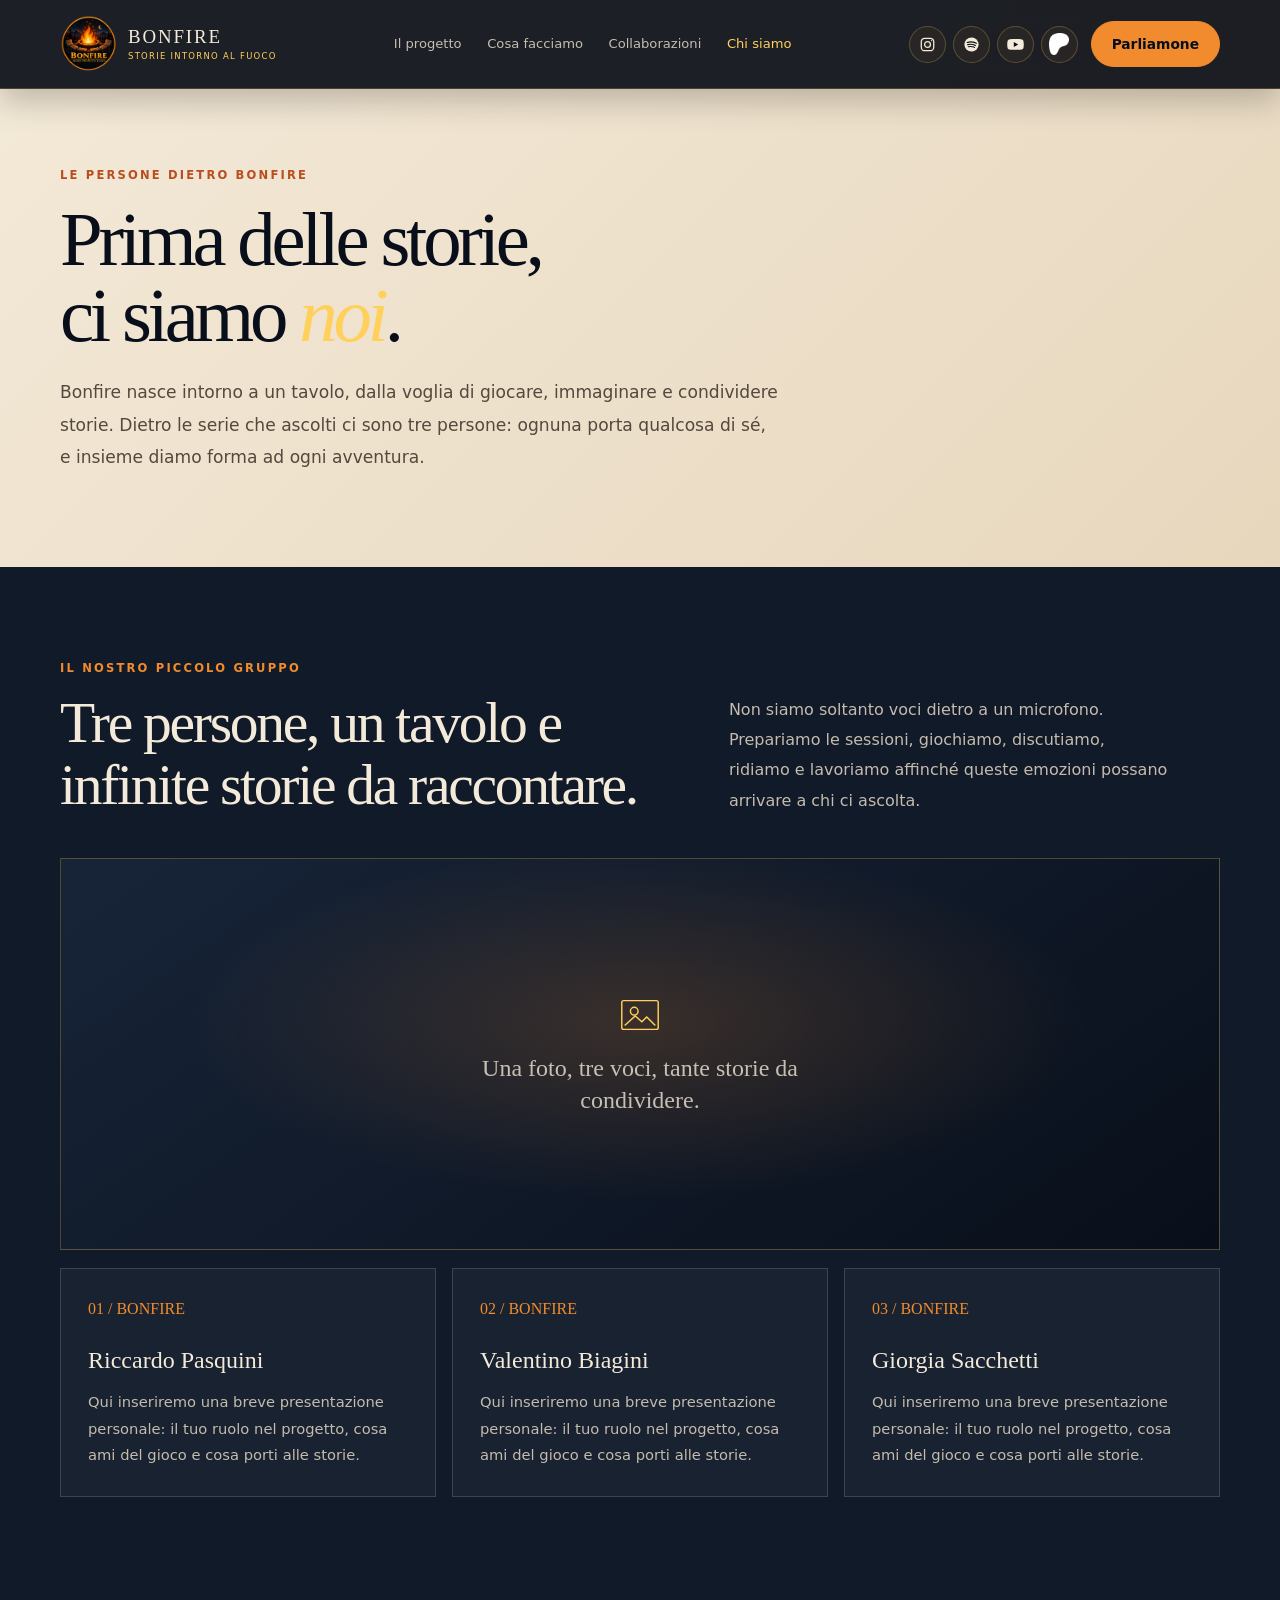
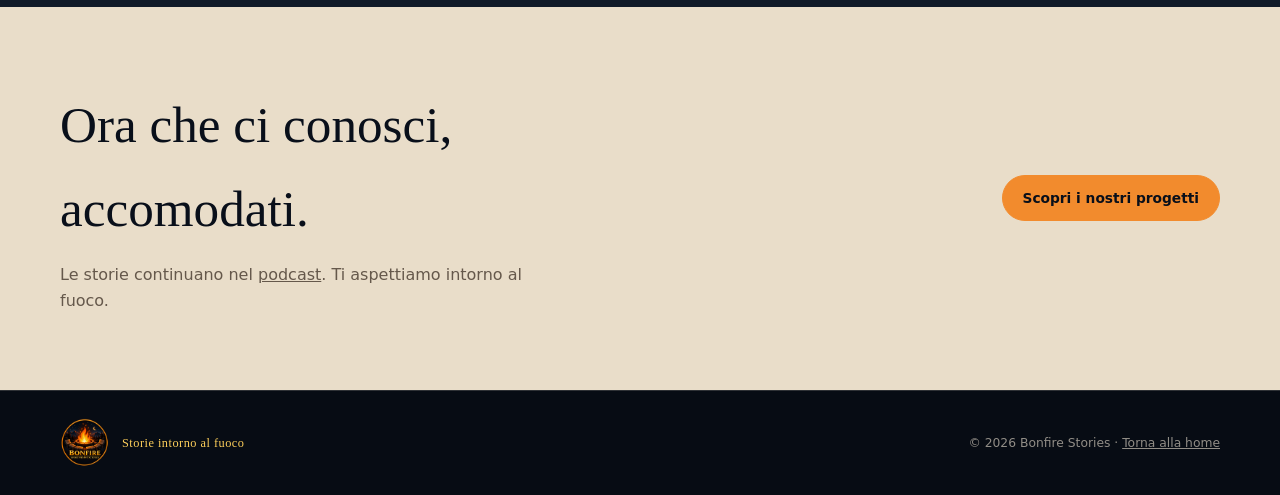
==== chi-siamo.html @ 5a6b5821 "Aggiunto Patreon su chi siamo" ====
<!doctype html>
<html lang="it">
<head>
  <meta charset="utf-8">
  <meta name="viewport" content="width=device-width, initial-scale=1">
  <meta name="theme-color" content="#090f1a">
  <meta name="description" content="Bonfire — Storie intorno al fuoco. Le persone dietro Bonfire — Storie intorno al fuoco.">
  <link rel="icon" type="image/png" href="assets/favicon.png">
  <link rel="stylesheet" href="assets/style.css">
  <title>Chi siamo — Bonfire Stories</title>
</head>
<body>
<header class="site-header">
  <div class="wrap nav">
    <a class="brand" href="index.html#inizio" aria-label="Bonfire, torna all'inizio">
      <img class="brand-mark" src="assets/bonfire-logo.png" alt="">
      <span class="brand-name">BONFIRE<small>STORIE INTORNO AL FUOCO</small></span>
    </a>
    <nav class="nav-links" aria-label="Navigazione principale">
      <a href="index.html#progetto">Il progetto</a>
      <a href="index.html#formati">Cosa facciamo</a>
      <a href="index.html#collaborazioni">Collaborazioni</a>
      <a href="chi-siamo.html" aria-current="page">Chi siamo</a>
    </nav>
    <div class="nav-right">
      <div class="social-links" aria-label="Seguici sui social">
        <a class="social-link" href="https://www.instagram.com/bonfire.podcast.gdr/" target="_blank" rel="noopener noreferrer" aria-label="Instagram Bonfire" title="Instagram">
          <svg viewBox="0 0 24 24" fill="none" stroke="currentColor" stroke-width="1.8" stroke-linecap="round" stroke-linejoin="round" aria-hidden="true"><rect x="3.2" y="3.2" width="17.6" height="17.6" rx="5"/><circle cx="12" cy="12" r="4.1"/><circle cx="17.6" cy="6.6" r=".8" fill="currentColor" stroke="none"/></svg>
        </a>
        <a class="social-link" href="https://open.spotify.com/search/Bonfire%20Storie%20attorno%20al%20fuoco" target="_blank" rel="noopener noreferrer" aria-label="Cerca Bonfire su Spotify" title="Spotify — ricerca Bonfire">
          <svg viewBox="0 0 24 24" fill="currentColor" aria-hidden="true"><circle cx="12" cy="12" r="10"/><path d="M5.7 9.1c4.5-1.3 9.4-.9 13.1 1.2" fill="none" stroke="#090f1a" stroke-width="1.65" stroke-linecap="round"/><path d="M6.5 12.2c3.8-1 8-.6 11.1 1.2" fill="none" stroke="#090f1a" stroke-width="1.55" stroke-linecap="round"/><path d="M7.4 15.1c3.1-.7 6.4-.3 8.9 1.1" fill="none" stroke="#090f1a" stroke-width="1.45" stroke-linecap="round"/></svg>
        </a>
        <a class="social-link" href="https://www.youtube.com/results?search_query=Bonfire+Storie+intorno+al+fuoco" target="_blank" rel="noopener noreferrer" aria-label="Cerca Bonfire su YouTube" title="YouTube — ricerca Bonfire">
          <svg viewBox="0 0 24 24" fill="currentColor" aria-hidden="true"><path d="M23.2 7a3 3 0 0 0-2.1-2.1C19.2 4.4 12 4.4 12 4.4s-7.2 0-9.1.5A3 3 0 0 0 .8 7 31 31 0 0 0 .3 12a31 31 0 0 0 .5 5 3 3 0 0 0 2.1 2.1c1.9.5 9.1.5 9.1.5s7.2 0 9.1-.5a3 3 0 0 0 2.1-2.1 31 31 0 0 0 .5-5 31 31 0 0 0-.5-5Z"/><path d="m9.6 15.6 6.2-3.6-6.2-3.6v7.2Z" fill="#090f1a"/></svg>
        </a>
        <a  class="social-link social-link--patreon"  href="https://www.patreon.com/cw/Bonfire_Storieintornoalfuoco"  target="_blank"  rel="noopener noreferrer"  aria-label="Bonfire su Patreon"  title="Bonfire su Patreon"><img src="assets/patreon-symbol.png" alt="" aria-hidden="true">
        </a>
      </div>
      <a class="button nav-contact" href="index.html#contatti">Parliamone</a>
      <a class="mobile-team-link" href="index.html">Home</a>
    </div>
  </div>
</header>
<main>
  <section class="about-hero">
    <div class="wrap">
      <div class="eyebrow">Le persone dietro Bonfire</div>
      <h1>Prima delle storie,<br>ci siamo<em> noi</em>.</h1>
      <p>Bonfire nasce intorno a un tavolo, dalla voglia di giocare, immaginare e condividere storie. Dietro le serie che ascolti ci sono tre persone: ognuna porta qualcosa di sé, e insieme diamo forma ad ogni avventura.</p>
    </div>
  </section>
  <section class="about-team">
    <div class="wrap">
      <div class="about-team-intro">
        <div>
          <div class="eyebrow">Il nostro piccolo gruppo</div>
          <h2 class="section-title">Tre persone, un tavolo e infinite storie da raccontare.</h2>
        </div>
        <p>Non siamo soltanto voci dietro a un microfono. Prepariamo le sessioni, giochiamo, discutiamo, ridiamo e lavoriamo affinché queste emozioni possano arrivare a chi ci ascolta.</p>
      </div>
      <div class="team-photo-frame">
        <!-- Inserire la foto di gruppo in assets/foto-team.jpg. Il segnaposto scompare automaticamente quando il file viene caricato. -->
        <img src="assets/foto-team.jpg" alt="I tre membri del team Bonfire" onerror="this.style.display='none'; this.nextElementSibling.style.display='grid';">
        <div class="team-photo-placeholder" aria-label="Spazio riservato alla fotografia del team Bonfire">
          <svg viewBox="0 0 48 48" fill="none" stroke="currentColor" stroke-width="1.5" aria-hidden="true"><rect x="5" y="9" width="38" height="30" rx="2"/><circle cx="18" cy="20" r="4"/><path d="m8 35 11-10 7 6 5-5 9 9"/></svg>
          <span>Una foto, tre voci, tante storie da condividere.</span>
        </div>
      </div>
      <div class="member-grid">
        <article class="member-card"><span class="member-number">01 / BONFIRE</span><h3>Riccardo Pasquini</h3><p>Qui inseriremo una breve presentazione personale: il tuo ruolo nel progetto, cosa ami del gioco e cosa porti alle storie.</p></article>
        <article class="member-card"><span class="member-number">02 / BONFIRE</span><h3>Valentino Biagini</h3><p>Qui inseriremo una breve presentazione personale: il tuo ruolo nel progetto, cosa ami del gioco e cosa porti alle storie.</p></article>
        <article class="member-card"><span class="member-number">03 / BONFIRE</span><h3>Giorgia Sacchetti</h3><p>Qui inseriremo una breve presentazione personale: il tuo ruolo nel progetto, cosa ami del gioco e cosa porti alle storie.</p></article>
      </div>
    </div>
  </section>
  <section class="about-invite">
    <div class="wrap about-invite-inner">
      <div><h2>Ora che ci conosci,<br>accomodati.</h2><p>Le storie continuano nel 
      <a href="https://open.spotify.com/show/1KDkHL8g7JB4tqICDxiFEm" target="_blank" title="podcast"> podcast</a>. Ti aspettiamo intorno al fuoco.</p></div>
      <a class="button" href="index.html#formati">Scopri i nostri progetti</a>
    </div>
  </section>
</main>
<footer>
  <div class="wrap footer-inner">
    <div class="footer-brandline"><img src="assets/bonfire-logo.png" alt=""><span>Storie intorno al fuoco</span></div>
    <div>© <span id="year">2026</span> Bonfire Stories · <a href="index.html">Torna alla home</a></div>
  </div>
</footer>
</body>
</html>
---- assets/style.css ----
/* BONFIRE STORIES — shared site styles */
:root {
  --ink: #090f1a;
  --ink-soft: #141e2d;
  --ink-deep: #070c14;
  --paper: #f4ead9;
  --paper-deep: #e9ddc9;
  --gold: #f28b2d;
  --gold-light: #ffd05b;
  --rust: #b94e20;
  --muted: #b9b0a4;
  --line: rgba(244, 234, 217, .17);
  --serif: Georgia, "Times New Roman", serif;
  --sans: system-ui, -apple-system, BlinkMacSystemFont, "Segoe UI", sans-serif;
  --max: 1160px;
  --header-h: 88px;
}
* { box-sizing: border-box; }
html { scroll-behavior: smooth; scroll-padding-top: calc(var(--header-h) + 18px); }
body { margin: 0; color: var(--paper); background: var(--ink); font-family: var(--sans); line-height: 1.65; }
a { color: inherit; }
img { max-width: 100%; }
.wrap { width: min(var(--max), calc(100% - 52px)); margin: 0 auto; }
.eyebrow { color: var(--gold); font-size: .72rem; font-weight: 750; letter-spacing: .19em; text-transform: uppercase; }
h1, h2, h3, p { margin-top: 0; }
.section-title { max-width: 650px; margin: 14px 0 0; font-family: var(--serif); font-size: clamp(2.35rem, 4.5vw, 4.1rem); font-weight: 400; letter-spacing: -.04em; line-height: 1.08; }
.rule { width: 64px; height: 2px; margin: 27px 0; background: linear-gradient(90deg, var(--gold), var(--gold-light)); }

/* Fixed header */
.site-header {
  position: fixed; z-index: 1000; inset: 0 0 auto;
  background: rgba(7, 12, 20, .91);
  border-bottom: 1px solid rgba(255, 208, 91, .20);
  box-shadow: 0 12px 32px rgba(0,0,0,.22);
  backdrop-filter: blur(14px); -webkit-backdrop-filter: blur(14px);
}
.nav { min-height: var(--header-h); display: grid; grid-template-columns: auto 1fr auto; align-items: center; gap: clamp(14px, 2.2vw, 34px); }
.brand { display: inline-flex; align-items: center; gap: 10px; min-width: max-content; text-decoration: none; }
.brand-mark { width: 58px; height: 58px; display: block; object-fit: contain; }
.brand-name { display: block; color: var(--paper); font-family: var(--serif); font-size: 1.18rem; line-height: 1.05; letter-spacing: .10em; }
.brand-name small { display: block; margin-top: 6px; color: var(--gold-light); font-family: var(--sans); font-size: .53rem; letter-spacing: .15em; white-space: nowrap; }
.nav-links { display: flex; align-items: center; justify-content: center; gap: clamp(13px, 2vw, 27px); }
.nav-links a { color: rgba(244,234,217,.78); font-size: .82rem; text-decoration: none; white-space: nowrap; transition: color .2s; }
.nav-links a:hover, .nav-links a[aria-current="page"] { color: var(--gold-light); }
.nav-right { display: flex; align-items: center; gap: 13px; }
.social-links { display: flex; align-items: center; gap: 7px; }
.social-link { width: 37px; height: 37px; display: inline-grid; place-items: center; border: 1px solid rgba(255,208,91,.24); border-radius: 50%; color: var(--paper); background: rgba(242,139,45,.055); text-decoration: none; transition: color .2s, border-color .2s, background .2s, transform .2s; }
.social-link svg { display: block; width: 17px; height: 17px; }
.social-link--patreon { background: rgba(242,139,45,.055);  border: 1px solid rgba(255,208,91,.24);  display: inline-flex;  align-items: center;  justify-content: center;}
.social-link--patreon img {  display: block;  width: 22px;  height: 22px;  object-fit: contain;}
.social-link--patreon:hover {  border-color: var(--gold);background: rgba(242,139,45,.13);  transform: translateY(-2px);}
.social-link:hover, .social-link:focus-visible { color: var(--gold-light); border-color: var(--gold); background: rgba(242,139,45,.13); transform: translateY(-2px); outline: none; }
.button { display: inline-flex; align-items: center; justify-content: center; min-height: 46px; padding: 0 20px; border: 1px solid var(--gold); border-radius: 999px; color: var(--ink); background: var(--gold); font-size: .86rem; font-weight: 750; text-decoration: none; transition: transform .2s, background .2s, border-color .2s; }
.button:hover { transform: translateY(-2px); background: var(--gold-light); border-color: var(--gold-light); }
.button.secondary { color: var(--paper); background: transparent; border-color: rgba(244,234,217,.34); }
.button.secondary:hover { color: var(--gold-light); border-color: var(--gold); }
.mobile-team-link { display: none; }

/* Homepage hero */
.hero { position: relative; min-height: 730px; display: flex; align-items: center; overflow: hidden; padding-top: var(--header-h); background: radial-gradient(ellipse at 79% 48%, rgba(189,74,28,.23), transparent 34%), radial-gradient(ellipse at 70% 78%, rgba(242,139,45,.12), transparent 29%), linear-gradient(115deg, #090f1a 0%, #101a29 58%, #171c27 100%); }
.hero::before { content: ""; position: absolute; width: 650px; height: 650px; right: -90px; top: 125px; border: 1px solid rgba(242,139,45,.12); border-radius: 50%; box-shadow: 0 0 0 42px rgba(242,139,45,.022), 0 0 0 88px rgba(242,139,45,.017), 0 0 0 138px rgba(242,139,45,.012); }
.hero::after { content: ""; position: absolute; right: 5%; bottom: -180px; width: 530px; height: 370px; background: radial-gradient(ellipse, rgba(220,91,27,.19), transparent 66%); filter: blur(20px); }
.hero-inner { position: relative; z-index: 1; display: grid; grid-template-columns: 1.05fr .95fr; align-items: center; gap: 45px; padding-top: 72px; padding-bottom: 74px; }
.hero-copy { max-width: 650px; }
h1 { max-width: 690px; margin: 18px 0 22px; font-family: var(--serif); font-size: clamp(3.5rem, 6.6vw, 6.5rem); font-weight: 400; letter-spacing: -.055em; line-height: .99; }
h1 em { color: var(--gold-light); font-weight: 400; }
.hero-lead { max-width: 560px; color: rgba(244,234,217,.8); font-size: clamp(1rem, 1.6vw, 1.15rem); line-height: 1.85; }
.actions { display: flex; flex-wrap: wrap; gap: 13px; margin-top: 32px; }
.hero-art { min-height: 450px; position: relative; display: grid; place-items: center; }
.hero-art::before { content: ""; position: absolute; width: 88%; aspect-ratio: 1; border-radius: 50%; background: radial-gradient(circle, rgba(242,139,45,.16), rgba(242,139,45,.045) 42%, transparent 70%); filter: blur(15px); }
.hero-logo { position: relative; z-index: 1; display: block; width: min(100%, 490px); height: auto; filter: drop-shadow(0 18px 42px rgba(0,0,0,.44)) drop-shadow(0 0 28px rgba(242,91,24,.13)); }

/* Content sections */
.intro { padding: 112px 0 118px; color: var(--ink); background: var(--paper); }
.intro-grid { display: grid; grid-template-columns: .85fr 1.15fr; gap: 80px; align-items: start; }
.intro .eyebrow, .work .eyebrow, .contact .eyebrow, .about-hero .eyebrow { color: var(--rust); }
.intro-text { max-width: 650px; color: #55483d; font-size: 1.05rem; line-height: 1.95; }
.intro-text strong { color: var(--ink); font-weight: 700; }
.formats { padding: 112px 0 120px; background: #121c2a; }
.section-head { display: flex; align-items: end; justify-content: space-between; gap: 40px; margin-bottom: 48px; }
.section-head .section-title { max-width: 590px; margin-bottom: 0; color: var(--paper); }
.section-head p { max-width: 350px; margin-bottom: 5px; color: var(--muted); }
.format-grid { display: grid; grid-template-columns: repeat(2, 1fr); gap: 16px; }
.format-card { position: relative; min-height: 235px; padding: 31px; border: 1px solid var(--line); background: linear-gradient(145deg, rgba(255,255,255,.04), rgba(255,255,255,.012)); transition: border-color .2s, transform .2s; }
.format-card:hover { transform: translateY(-3px); border-color: rgba(242,139,45,.62); }
.format-number { color: var(--gold); font-family: var(--serif); font-size: 1rem; }
.format-card h3 { margin: 23px 0 10px; color: var(--paper); font-family: var(--serif); font-size: 1.8rem; font-weight: 400; }
.format-card p { max-width: 470px; margin: 0; color: #c7c1b8; font-size: .94rem; line-height: 1.8; }
.work { padding: 112px 0 116px; color: var(--ink); background: var(--paper-deep); }
.work-grid { display: grid; grid-template-columns: .9fr 1.1fr; gap: 75px; }
.work-copy p { max-width: 460px; color: #55483d; line-height: 1.9; }
.work-list { border-top: 1px solid rgba(16,13,10,.2); }
.work-item { display: grid; grid-template-columns: 46px 1fr; gap: 20px; padding: 22px 0; border-bottom: 1px solid rgba(16,13,10,.2); }
.work-item > span { color: var(--rust); font-family: var(--serif); font-size: 1.1rem; }
.work-item h3 { margin: 0 0 5px; font-family: var(--serif); font-size: 1.35rem; font-weight: 400; }
.work-item p { margin: 0; color: #65584b; font-size: .9rem; }
.contact { position: relative; overflow: hidden; padding: 112px 0 110px; background: #090f1a; }
.contact::after { content: ""; position: absolute; width: 540px; height: 540px; right: -230px; bottom: -350px; border: 1px solid rgba(242,139,45,.2); border-radius: 50%; box-shadow: 0 0 0 55px rgba(242,139,45,.025), 0 0 0 110px rgba(242,139,45,.02); }
.contact-inner { position: relative; z-index: 1; max-width: 760px; }
.contact h2 { margin: 16px 0 20px; font-family: var(--serif); font-size: clamp(2.8rem, 5vw, 5rem); font-weight: 400; letter-spacing: -.045em; line-height: 1.05; }
.contact p { max-width: 570px; color: rgba(244,234,217,.75); line-height: 1.85; }
.contact-note { margin-top: 28px; padding-top: 20px; border-top: 1px solid var(--line); color: rgba(244,234,217,.58); font-size: .83rem; }
footer { padding: 27px 0; border-top: 1px solid var(--line); background: var(--ink-deep); }
.footer-inner { display: flex; justify-content: space-between; align-items: center; gap: 20px; color: rgba(244,234,217,.58); font-size: .77rem; }
.footer-brandline { display: flex; align-items: center; gap: 12px; color: var(--gold-light); }
.footer-brandline img { width: 50px; height: 50px; object-fit: contain; }
.footer-brandline span { font-family: var(--serif); letter-spacing: .04em; }

/* About page */
.about-hero { padding: calc(var(--header-h) + 78px) 0 76px; color: var(--ink); background: linear-gradient(135deg, var(--paper) 0%, #e7d7bd 100%); }
.about-hero h1 { max-width: 850px; margin: 17px 0 22px; font-size: clamp(3rem, 6vw, 5.7rem); }
.about-hero p { max-width: 720px; color: #55483d; font-size: 1.07rem; line-height: 1.9; }
.about-team { padding: 92px 0 110px; background: #101a28; }
.about-team-intro { display: grid; grid-template-columns: 1fr .8fr; gap: 55px; align-items: end; margin-bottom: 42px; }
.about-team-intro .section-title { color: var(--paper); }
.about-team-intro p { max-width: 440px; margin: 0; color: #c5bbae; line-height: 1.9; }
.team-photo-frame { position: relative; min-height: 390px; overflow: hidden; border: 1px solid rgba(255,208,91,.28); background: radial-gradient(ellipse at 50% 42%, rgba(242,139,45,.18), transparent 55%), linear-gradient(145deg, #172438, #090f1a); }
.team-photo-frame img { display: block; width: 100%; height: 100%; min-height: 390px; object-fit: cover; }
.team-photo-placeholder { display: grid; min-height: 390px; height: 100%; place-items: center; align-content: center; gap: 14px; padding: 28px; color: rgba(244,234,217,.78); text-align: center; }
.team-photo-placeholder svg { width: 46px; height: 46px; color: var(--gold-light); }
.team-photo-placeholder span { max-width: 350px; font-family: var(--serif); font-size: 1.5rem; line-height: 1.35; }
.member-grid { display: grid; grid-template-columns: repeat(3, 1fr); gap: 16px; margin-top: 18px; }
.member-card { min-height: 220px; padding: 27px; border: 1px solid rgba(244,234,217,.17); background: rgba(255,255,255,.035); }
.member-number { display: inline-block; margin-bottom: 18px; color: var(--gold); font-family: var(--serif); font-size: 1rem; }
.member-card h3 { margin: 0 0 9px; color: var(--paper); font-family: var(--serif); font-size: 1.5rem; font-weight: 400; }
.member-card p { margin: 0; color: #c5bbae; font-size: .92rem; line-height: 1.8; }
.about-invite { padding: 76px 0; color: var(--ink); background: var(--paper-deep); }
.about-invite-inner { display: flex; justify-content: space-between; align-items: center; gap: 32px; }
.about-invite h2 { margin: 0; font-family: var(--serif); font-size: clamp(2rem, 4vw, 3.2rem); font-weight: 400; }
.about-invite p { max-width: 490px; margin: 10px 0 0; color: #65584b; }

@media (max-width: 1050px) {
  .nav { grid-template-columns: auto 1fr; gap: 14px; }
  .nav-links { justify-content: flex-end; }
  .nav-right { grid-column: 2; justify-self: end; margin-top: -14px; }
  .site-header .nav { padding-top: 7px; padding-bottom: 9px; }
  :root { --header-h: 104px; }
}
@media (max-width: 760px) {
  :root { --header-h: 75px; }
  .wrap { width: min(var(--max), calc(100% - 34px)); }
  .nav { min-height: var(--header-h); grid-template-columns: minmax(0,1fr) auto; gap: 8px; padding: 0 !important; }
  .brand { gap: 7px; }
  .brand-mark { width: 48px; height: 48px; }
  .brand-name { font-size: .98rem; }
  .brand-name small { margin-top: 4px; font-size: .43rem; letter-spacing: .10em; }
  .nav-links { display: none; }
  .nav-right { grid-column: 2; grid-row: 1; margin: 0; gap: 5px; }
  .social-links { gap: 4px; }
  .social-link { width: 31px; height: 31px; }
  .social-link svg { width: 15px; height: 15px; }
  .nav-contact { display: none; }
  .mobile-team-link { display: inline-flex; margin-left: 2px; color: var(--gold-light); font-size: .72rem; text-decoration: none; white-space: nowrap; }
  .hero { min-height: auto; }
  .hero-inner { grid-template-columns: 1fr; gap: 0; padding-top: calc(var(--header-h) + 52px); padding-bottom: 45px; }
  h1 { font-size: clamp(3.15rem, 15.5vw, 5.2rem); }
  .hero-art { min-height: 290px; margin-top: 4px; }
  .hero-logo { width: min(82%, 340px); }
  .intro, .formats, .work, .contact { padding: 78px 0; }
  .intro-grid, .work-grid { grid-template-columns: 1fr; gap: 25px; }
  .section-head { display: block; margin-bottom: 30px; }
  .section-head p { margin-top: 18px; }
  .format-grid { grid-template-columns: 1fr; }
  .format-card { min-height: 195px; padding: 25px; }
  .footer-inner { align-items: flex-start; flex-direction: column; }
  .about-hero { padding: calc(var(--header-h) + 54px) 0 56px; }
  .about-team { padding: 70px 0 78px; }
  .about-team-intro { grid-template-columns: 1fr; gap: 18px; margin-bottom: 28px; }
  .team-photo-frame, .team-photo-frame img, .team-photo-placeholder { min-height: 250px; }
  .member-grid { grid-template-columns: 1fr; gap: 12px; margin-top: 13px; }
  .member-card { min-height: auto; padding: 23px; }
  .about-invite { padding: 58px 0; }
  .about-invite-inner { align-items: flex-start; flex-direction: column; }
}
@media (max-width: 390px) {
  .brand-name { font-size: .88rem; }
  .brand-name small { font-size: .38rem; }
  .brand-mark { width: 43px; height: 43px; }
  .mobile-team-link { font-size: .66rem; }
  .social-link { width: 29px; height: 29px; }
}
@media (prefers-reduced-motion: reduce) {
  html { scroll-behavior: auto; }
  *, *::before, *::after { transition-duration: .01ms !important; }
}
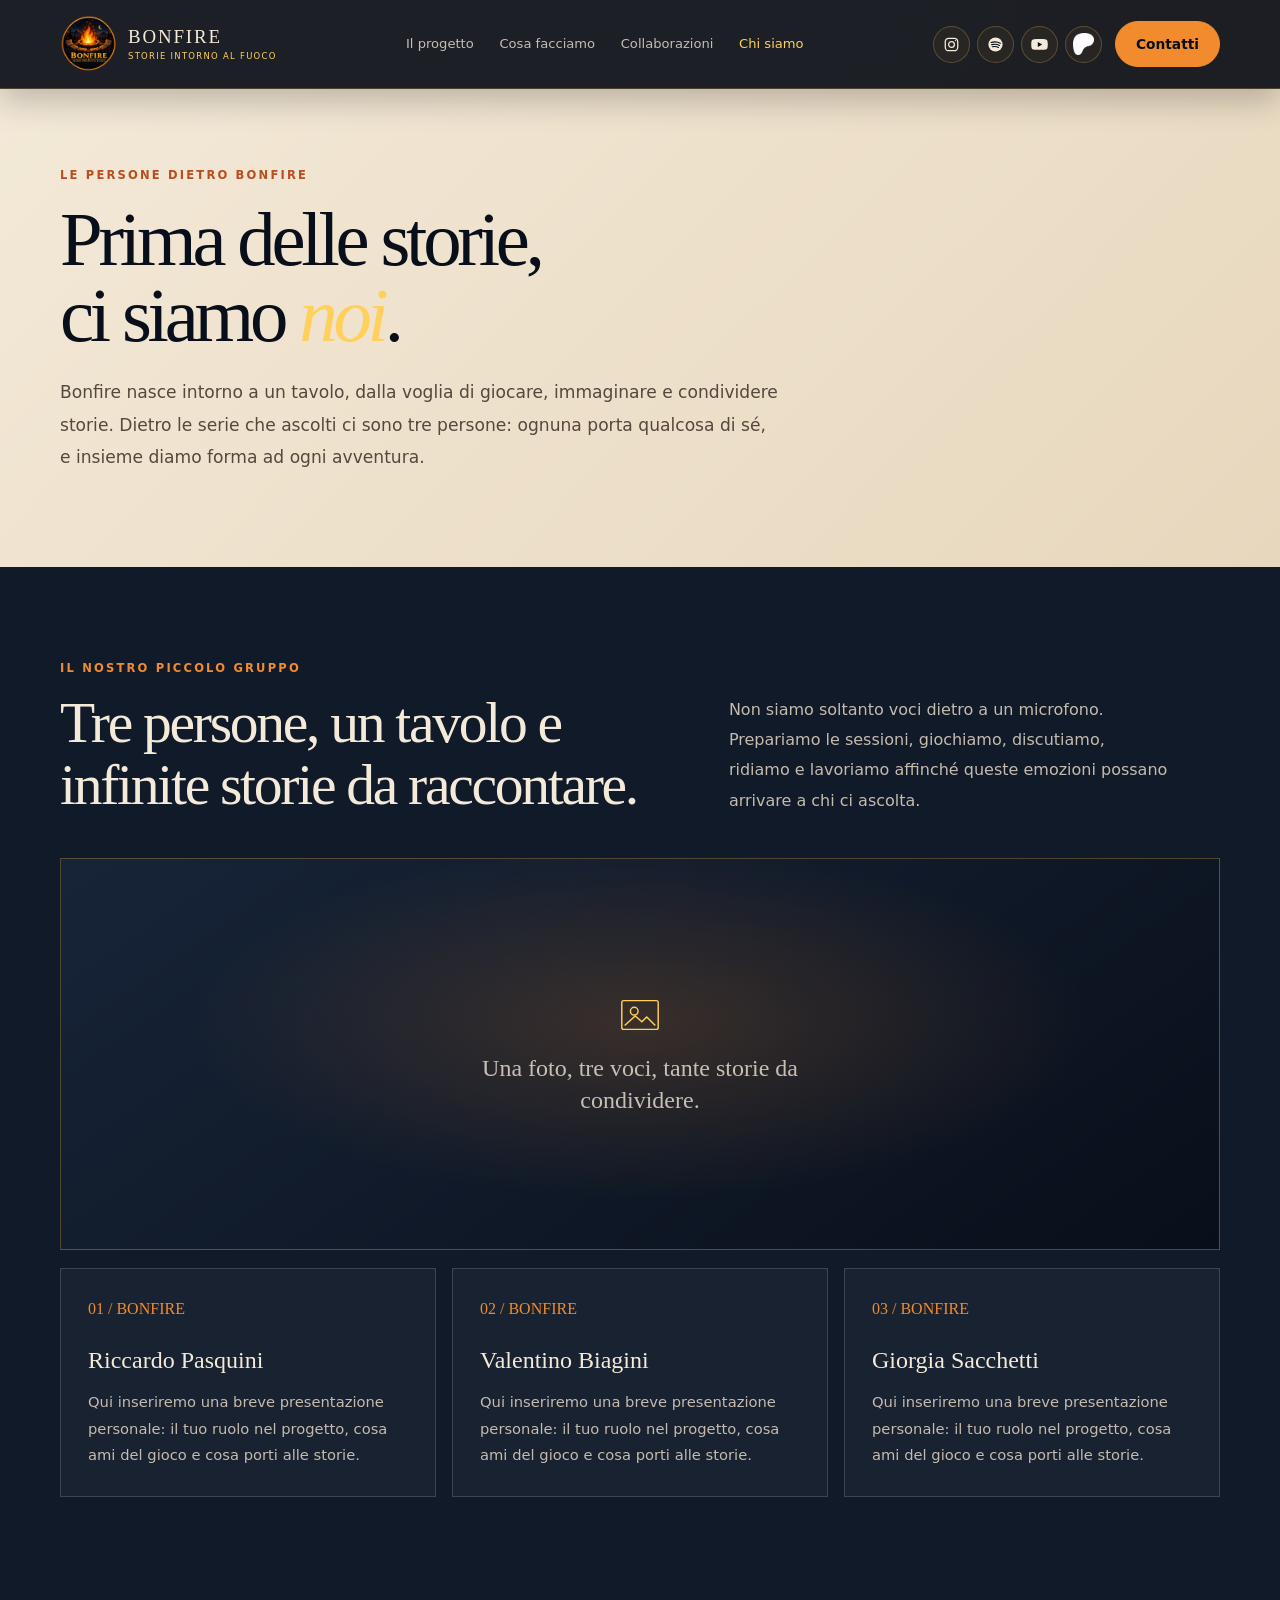
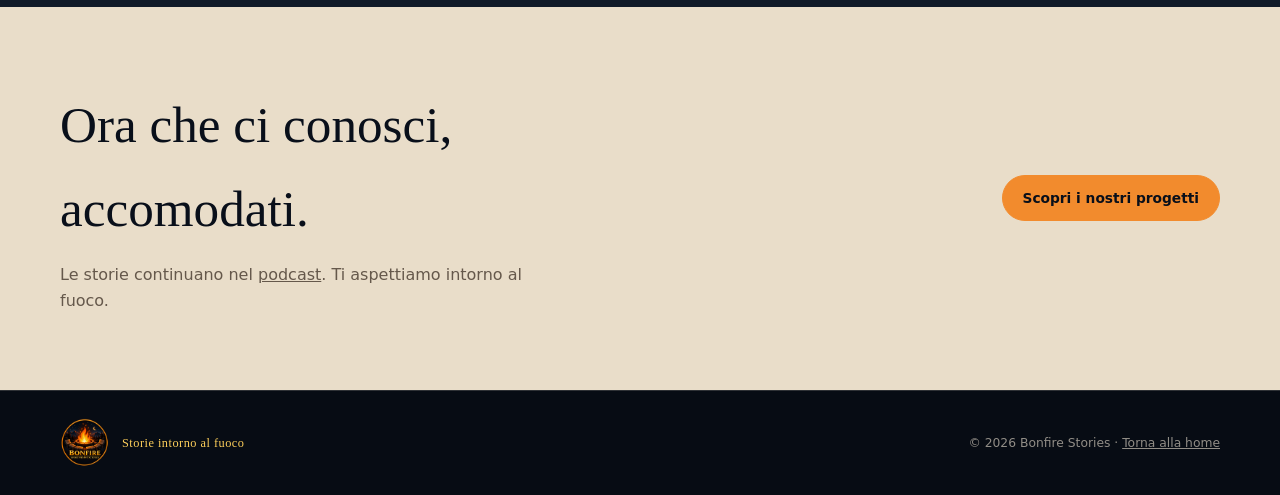
==== commit b07fbfd4: "Update chi-siamo.html" ====
--- a/chi-siamo.html
+++ b/chi-siamo.html
@@ -36,7 +36,7 @@
         <a  class="social-link social-link--patreon"  href="https://www.patreon.com/cw/Bonfire_Storieintornoalfuoco"  target="_blank"  rel="noopener noreferrer"  aria-label="Bonfire su Patreon"  title="Bonfire su Patreon"><img src="assets/patreon-symbol.png" alt="" aria-hidden="true">
         </a>
       </div>
-      <a class="button nav-contact" href="index.html#contatti">Parliamone</a>
+      <a class="button nav-contact" href="index.html#contatti">Contatti</a>
       <a class="mobile-team-link" href="index.html">Home</a>
     </div>
   </div>
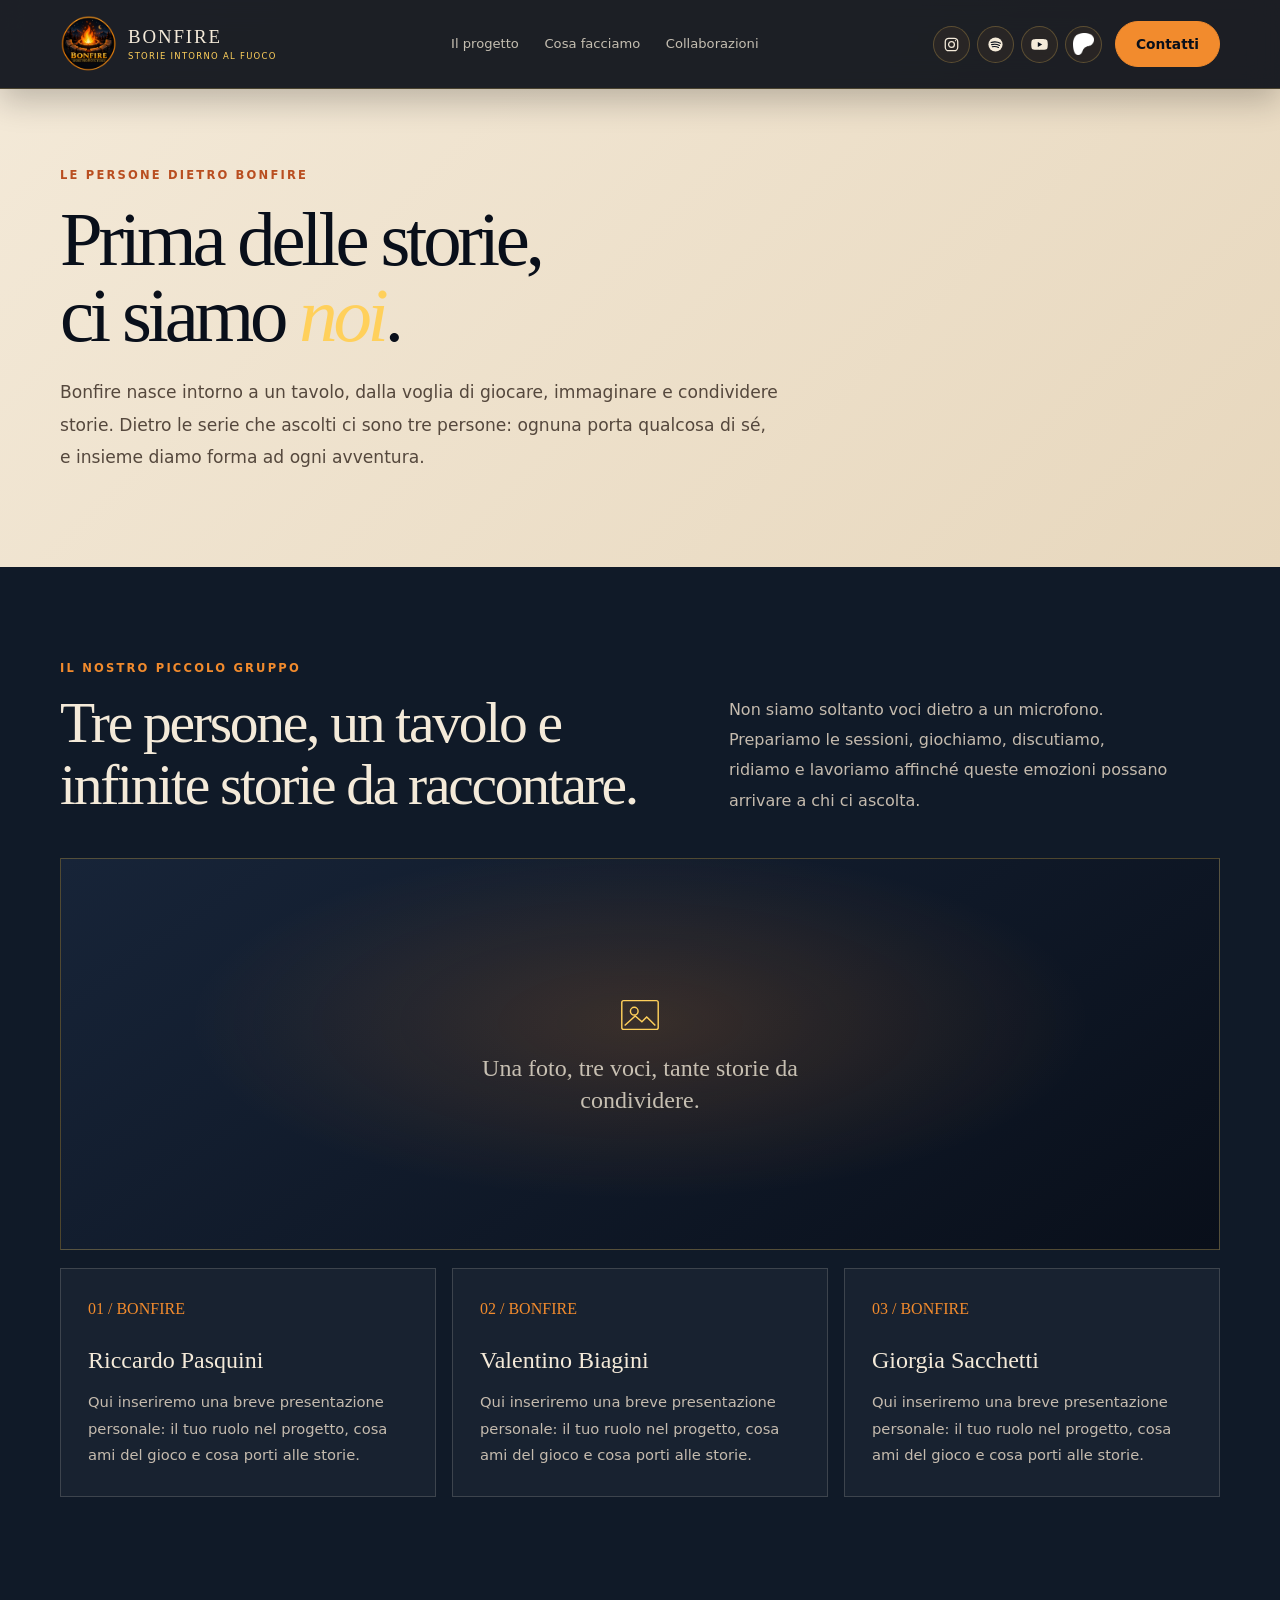
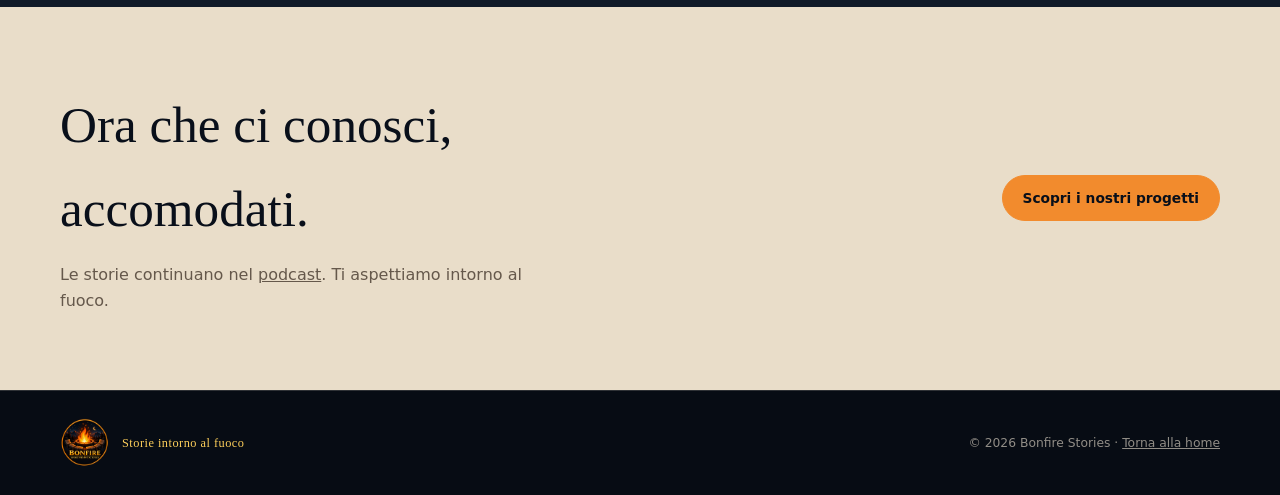
==== commit e9269dc3: "Update chi-siamo.html" ====
--- a/chi-siamo.html
+++ b/chi-siamo.html
@@ -20,7 +20,6 @@
       <a href="index.html#progetto">Il progetto</a>
       <a href="index.html#formati">Cosa facciamo</a>
       <a href="index.html#collaborazioni">Collaborazioni</a>
-      <a href="chi-siamo.html" aria-current="page">Chi siamo</a>
     </nav>
     <div class="nav-right">
       <div class="social-links" aria-label="Seguici sui social">
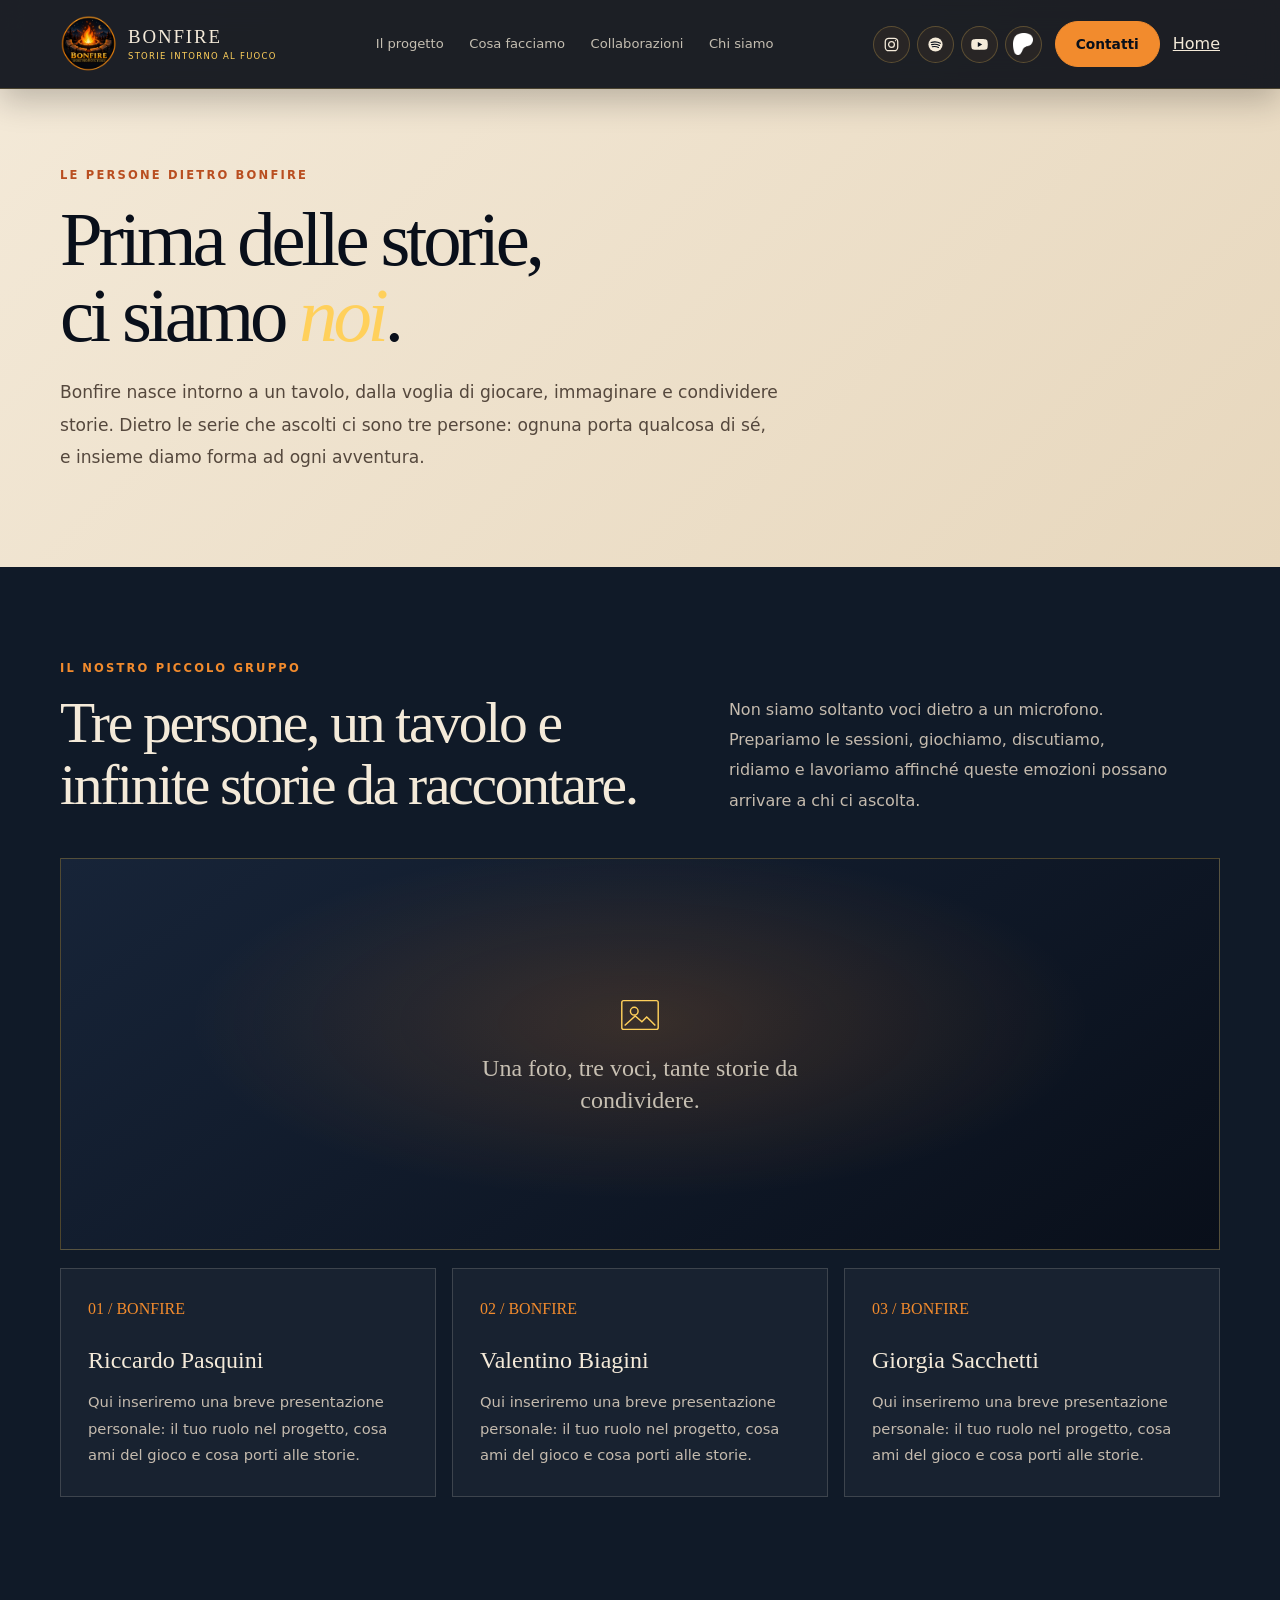
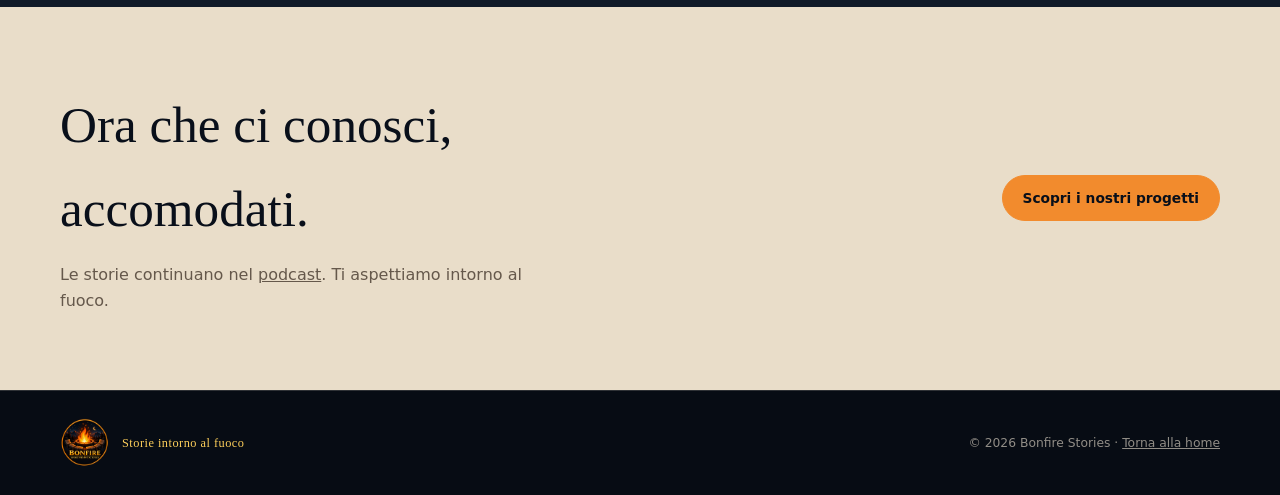
==== commit d45a7a27: "Update chi-siamo.html" ====
--- a/chi-siamo.html
+++ b/chi-siamo.html
@@ -20,6 +20,7 @@
       <a href="index.html#progetto">Il progetto</a>
       <a href="index.html#formati">Cosa facciamo</a>
       <a href="index.html#collaborazioni">Collaborazioni</a>
+      <a href="chi-siamo.html">Chi siamo</a>
     </nav>
     <div class="nav-right">
       <div class="social-links" aria-label="Seguici sui social">
--- a/assets/style.css
+++ b/assets/style.css
@@ -54,7 +54,6 @@
 .button:hover { transform: translateY(-2px); background: var(--gold-light); border-color: var(--gold-light); }
 .button.secondary { color: var(--paper); background: transparent; border-color: rgba(244,234,217,.34); }
 .button.secondary:hover { color: var(--gold-light); border-color: var(--gold); }
-.mobile-team-link { display: none; }
 
 /* Homepage hero */
 .hero { position: relative; min-height: 730px; display: flex; align-items: center; overflow: hidden; padding-top: var(--header-h); background: radial-gradient(ellipse at 79% 48%, rgba(189,74,28,.23), transparent 34%), radial-gradient(ellipse at 70% 78%, rgba(242,139,45,.12), transparent 29%), linear-gradient(115deg, #090f1a 0%, #101a29 58%, #171c27 100%); }
@@ -145,12 +144,12 @@
   .brand-name { font-size: .98rem; }
   .brand-name small { margin-top: 4px; font-size: .43rem; letter-spacing: .10em; }
   .nav-links { display: none; }
+  .nav-links a { display: none; }
   .nav-right { grid-column: 2; grid-row: 1; margin: 0; gap: 5px; }
   .social-links { gap: 4px; }
   .social-link { width: 31px; height: 31px; }
   .social-link svg { width: 15px; height: 15px; }
   .nav-contact { display: none; }
-  .mobile-team-link { display: inline-flex; margin-left: 2px; color: var(--gold-light); font-size: .72rem; text-decoration: none; white-space: nowrap; }
   .hero { min-height: auto; }
   .hero-inner { grid-template-columns: 1fr; gap: 0; padding-top: calc(var(--header-h) + 52px); padding-bottom: 45px; }
   h1 { font-size: clamp(3.15rem, 15.5vw, 5.2rem); }
@@ -176,7 +175,6 @@
   .brand-name { font-size: .88rem; }
   .brand-name small { font-size: .38rem; }
   .brand-mark { width: 43px; height: 43px; }
-  .mobile-team-link { font-size: .66rem; }
   .social-link { width: 29px; height: 29px; }
 }
 @media (prefers-reduced-motion: reduce) {
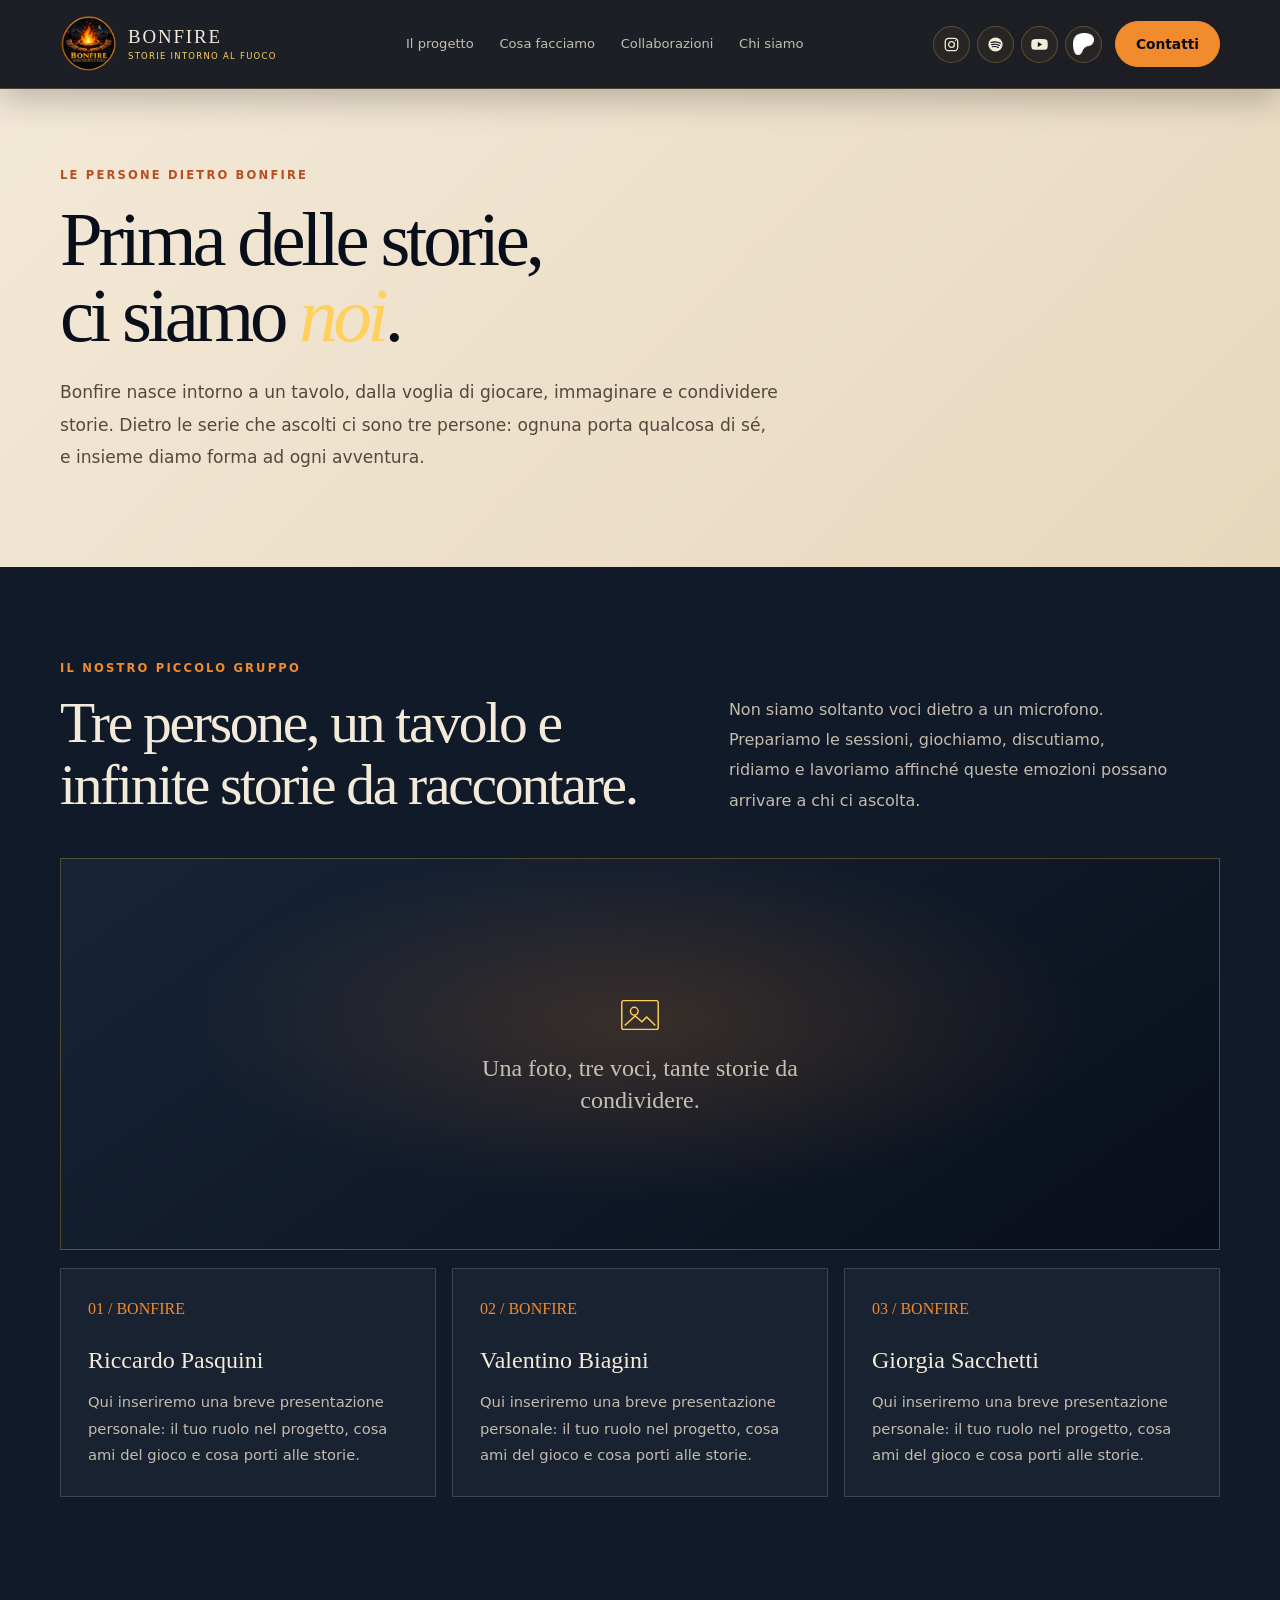
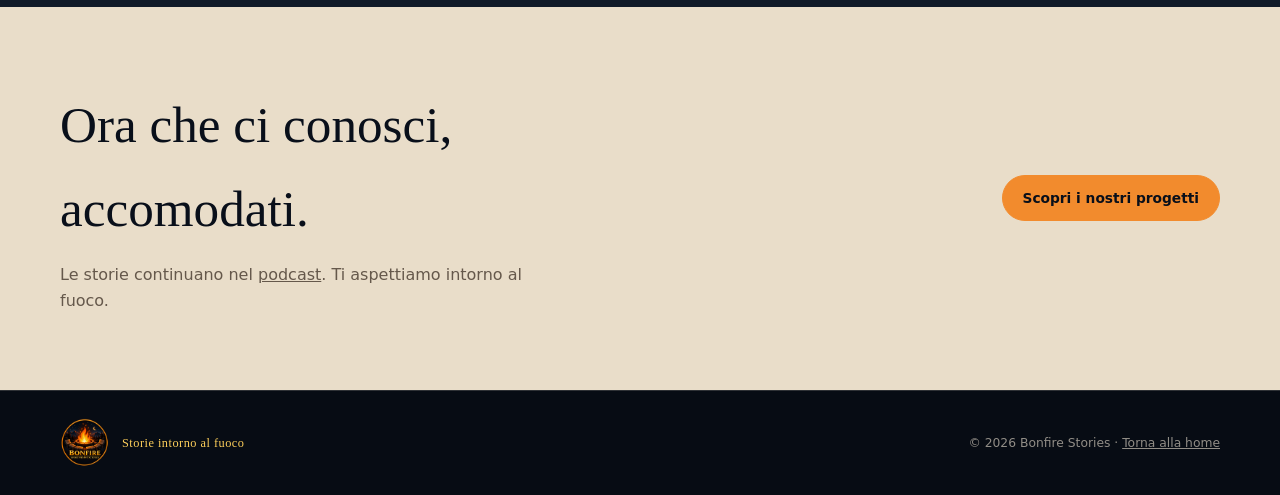
==== commit c231326e: "Update chi-siamo.html" ====
--- a/chi-siamo.html
+++ b/chi-siamo.html
@@ -37,7 +37,6 @@
         </a>
       </div>
       <a class="button nav-contact" href="index.html#contatti">Contatti</a>
-      <a class="mobile-team-link" href="index.html">Home</a>
     </div>
   </div>
 </header>
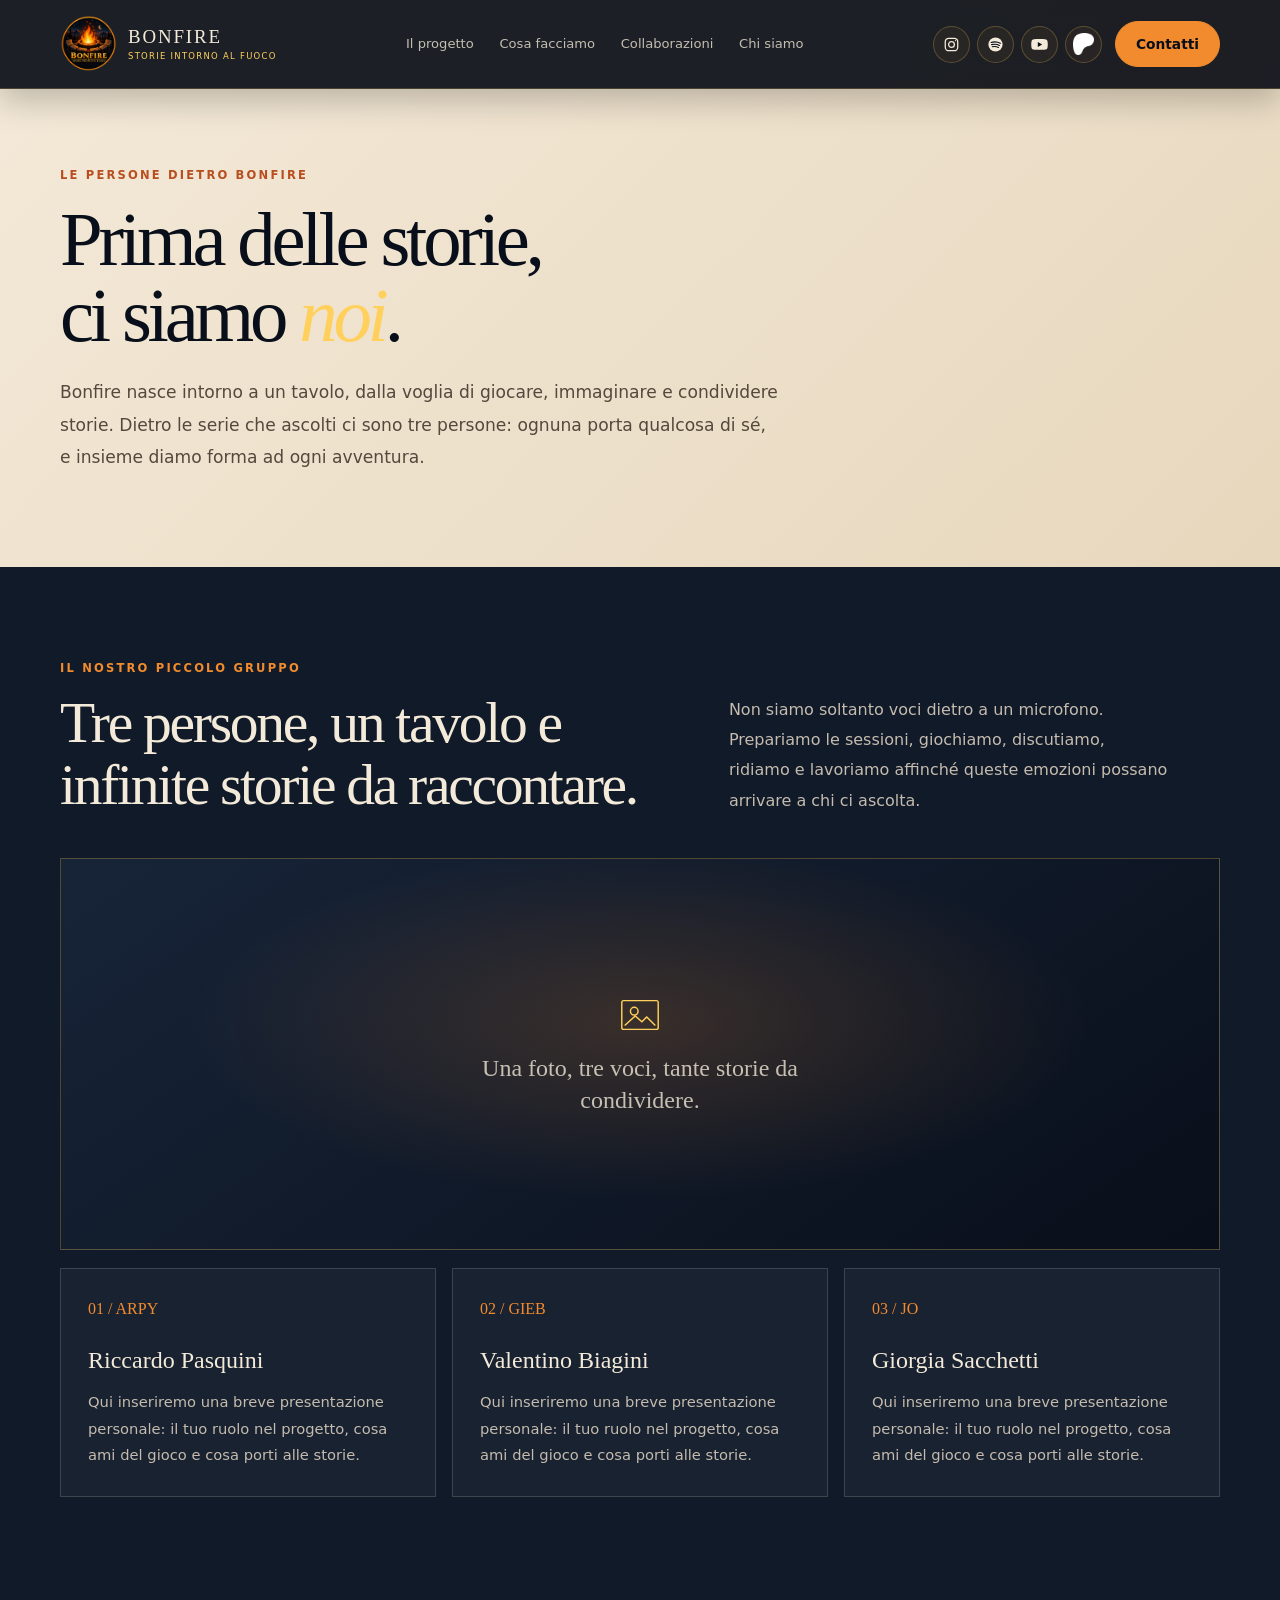
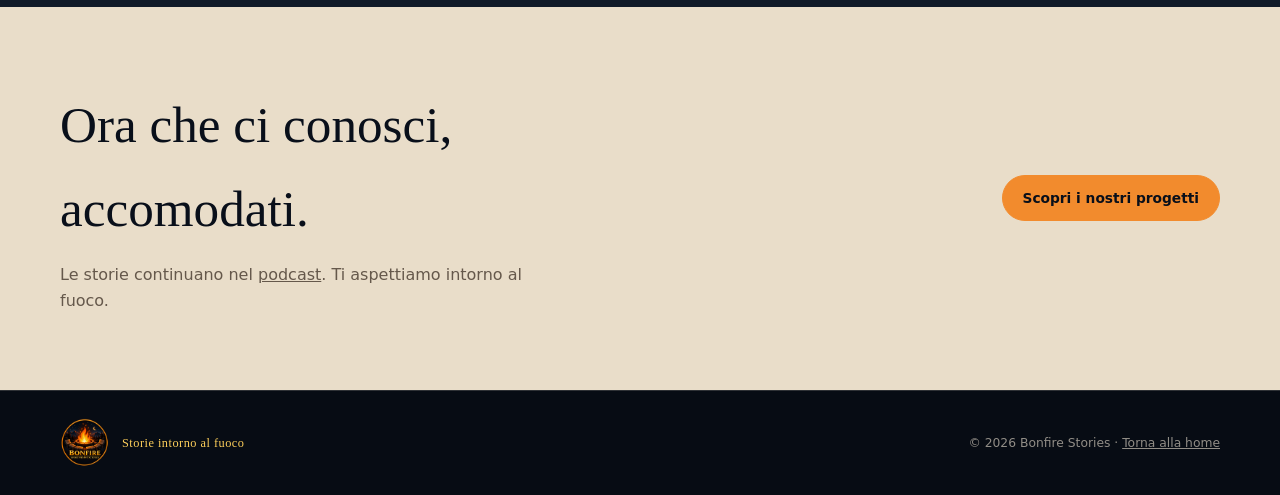
==== commit ed4abea0: "Update chi-siamo.html Aggiunti i nickname" ====
--- a/chi-siamo.html
+++ b/chi-siamo.html
@@ -66,9 +66,9 @@
         </div>
       </div>
       <div class="member-grid">
-        <article class="member-card"><span class="member-number">01 / BONFIRE</span><h3>Riccardo Pasquini</h3><p>Qui inseriremo una breve presentazione personale: il tuo ruolo nel progetto, cosa ami del gioco e cosa porti alle storie.</p></article>
-        <article class="member-card"><span class="member-number">02 / BONFIRE</span><h3>Valentino Biagini</h3><p>Qui inseriremo una breve presentazione personale: il tuo ruolo nel progetto, cosa ami del gioco e cosa porti alle storie.</p></article>
-        <article class="member-card"><span class="member-number">03 / BONFIRE</span><h3>Giorgia Sacchetti</h3><p>Qui inseriremo una breve presentazione personale: il tuo ruolo nel progetto, cosa ami del gioco e cosa porti alle storie.</p></article>
+        <article class="member-card"><span class="member-number">01 / ARPY</span><h3>Riccardo Pasquini</h3><p>Qui inseriremo una breve presentazione personale: il tuo ruolo nel progetto, cosa ami del gioco e cosa porti alle storie.</p></article>
+        <article class="member-card"><span class="member-number">02 / GIEB</span><h3>Valentino Biagini</h3><p>Qui inseriremo una breve presentazione personale: il tuo ruolo nel progetto, cosa ami del gioco e cosa porti alle storie.</p></article>
+        <article class="member-card"><span class="member-number">03 / JO</span><h3>Giorgia Sacchetti</h3><p>Qui inseriremo una breve presentazione personale: il tuo ruolo nel progetto, cosa ami del gioco e cosa porti alle storie.</p></article>
       </div>
     </div>
   </section>
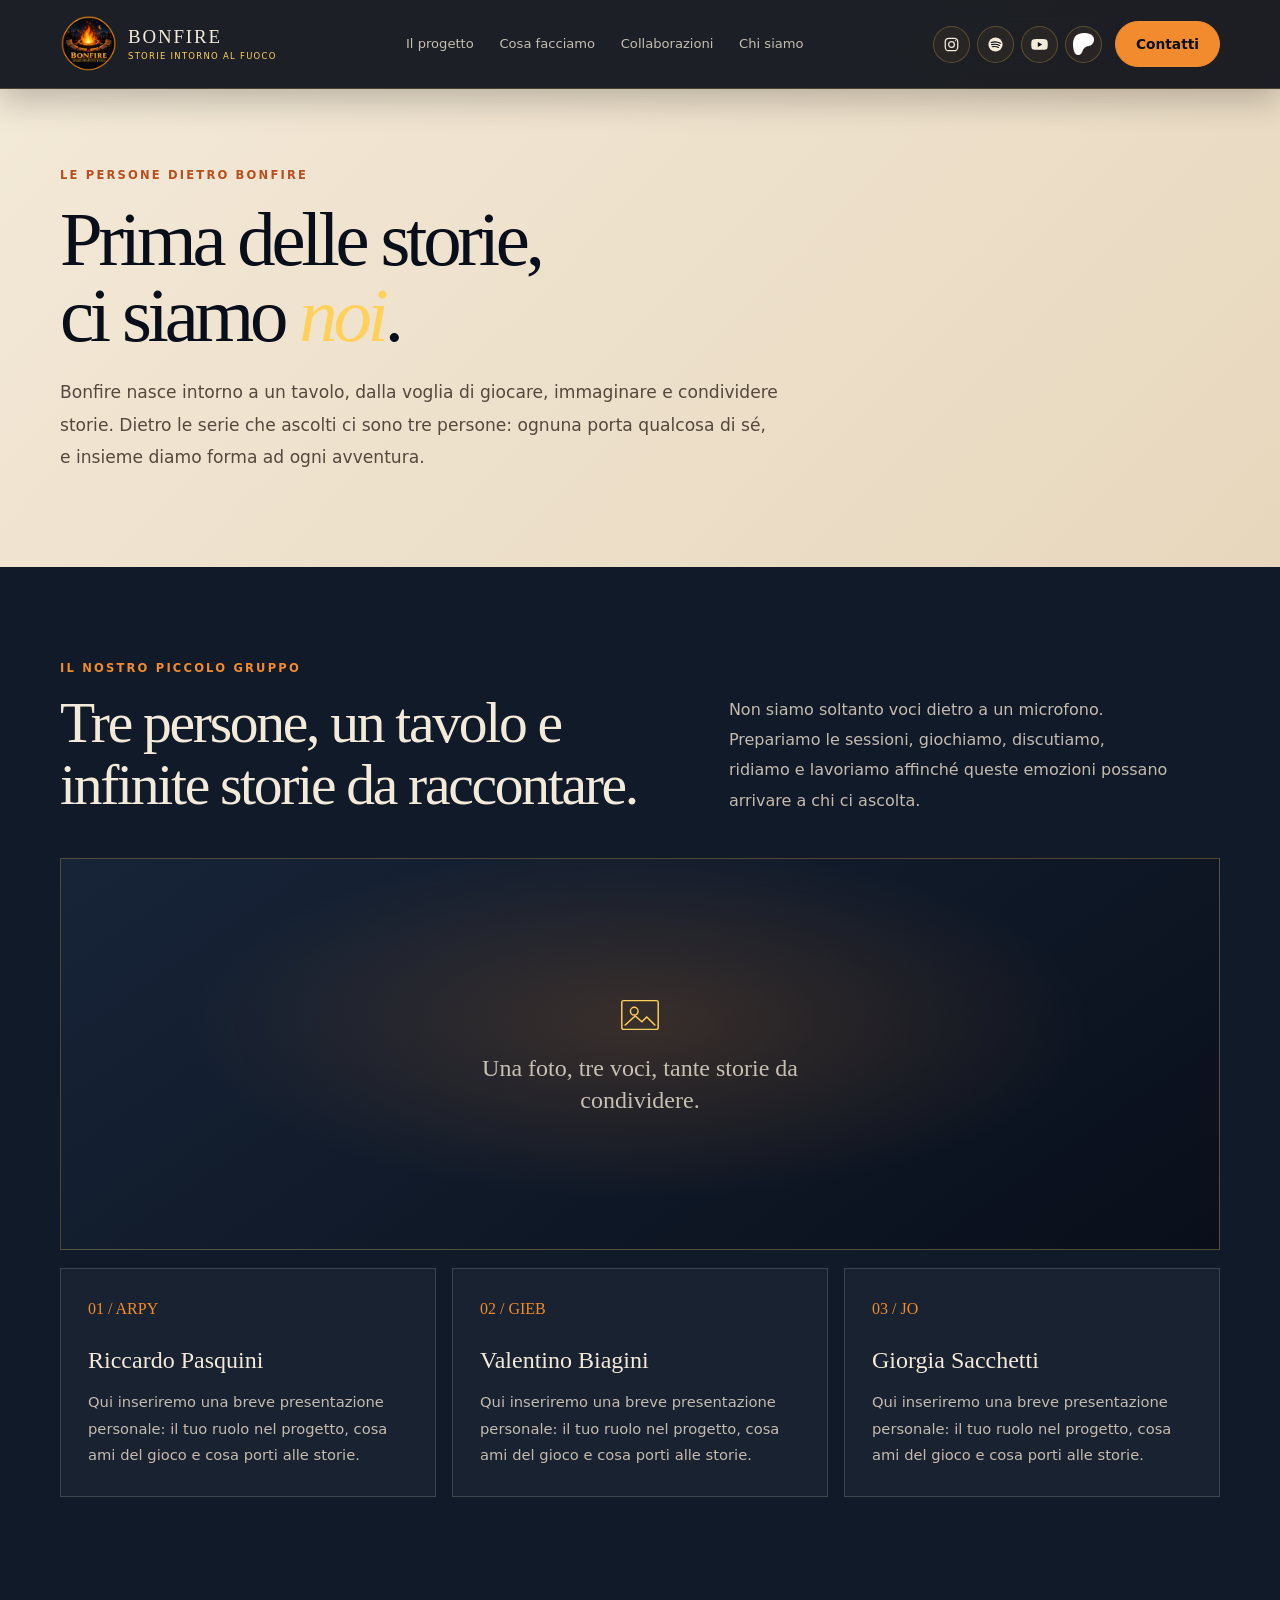
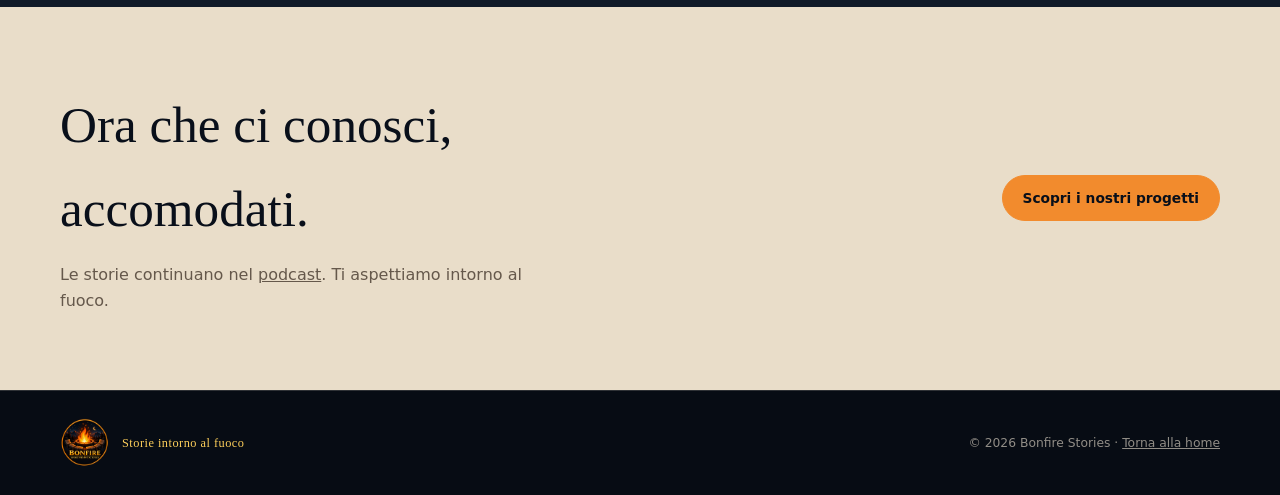
==== commit 789b089b: "Update chi-siamo.html" ====
--- a/chi-siamo.html
+++ b/chi-siamo.html
@@ -2,6 +2,7 @@
 <html lang="it">
 <head>
   <meta charset="utf-8">
+  <meta property="og:image" content="https://bonfire-stories.github.io/assets/bonfire-logo.png">
   <meta name="viewport" content="width=device-width, initial-scale=1">
   <meta name="theme-color" content="#090f1a">
   <meta name="description" content="Bonfire — Storie intorno al fuoco. Le persone dietro Bonfire — Storie intorno al fuoco.">
@@ -20,7 +21,7 @@
       <a href="index.html#progetto">Il progetto</a>
       <a href="index.html#formati">Cosa facciamo</a>
       <a href="index.html#collaborazioni">Collaborazioni</a>
-      <a href="chi-siamo.html">Chi siamo</a>
+      <a href="#chi-siamo">Chi siamo</a>
     </nav>
     <div class="nav-right">
       <div class="social-links" aria-label="Seguici sui social">
